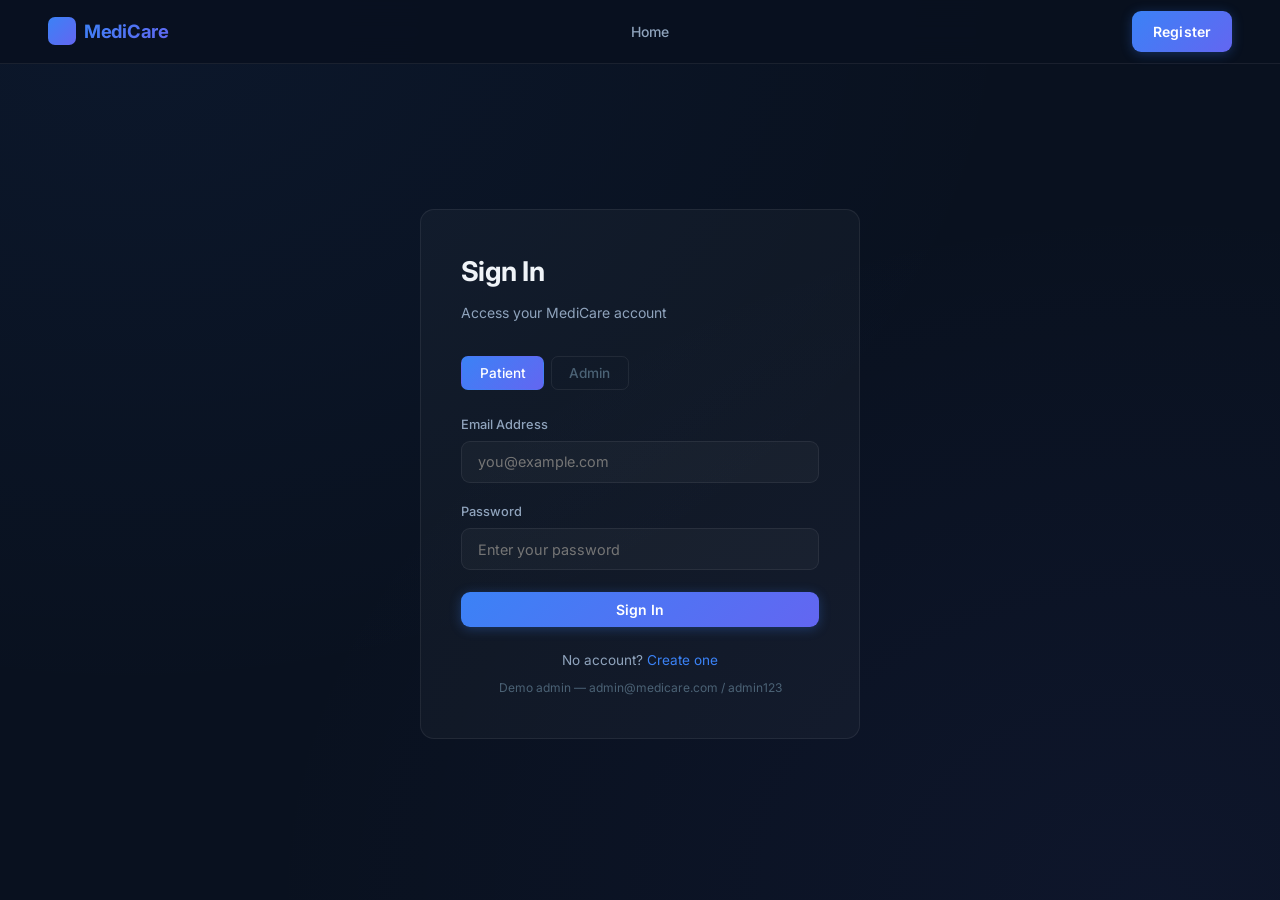
==== frontend/admin.html @ b06a7df7 "feat: complete MediCare system — backend, frontend, AI features, docs - Backend: Entity → Repository" ====
<!DOCTYPE html>
<html lang="en">
<head>
    <meta charset="UTF-8">
    <meta name="viewport" content="width=device-width, initial-scale=1.0">
    <title>Admin Dashboard – MediCare</title>
    <link rel="preconnect" href="https://fonts.googleapis.com">
    <link href="https://fonts.googleapis.com/css2?family=Inter:wght@300;400;500;600;700;800&display=swap" rel="stylesheet">
    <link rel="stylesheet" href="styles.css">
</head>
<body>
<div class="dash-layout">

    <!-- Sidebar -->
    <aside class="sidebar">
        <div class="sidebar-brand">
            <div class="sidebar-brand-mark"></div>
            <span class="sidebar-brand-name">Admin Panel</span>
        </div>
        <nav class="sidebar-nav">
            <span class="sidebar-section-label">Manage</span>
            <button class="sidebar-btn active" id="nav-overview"     onclick="showSection('overview')">Dashboard</button>
            <button class="sidebar-btn"         id="nav-patients"    onclick="showSection('patients')">Patients</button>
            <button class="sidebar-btn"         id="nav-doctors"     onclick="showSection('doctors')">Doctors</button>
            <button class="sidebar-btn"         id="nav-appointments" onclick="showSection('appointments')">Appointments</button>
            <button class="sidebar-btn"         id="nav-queue"       onclick="showSection('queue')">Live Queue</button>
            <span class="sidebar-section-label" style="margin-top:0.5rem">Actions</span>
            <button class="sidebar-btn"         id="nav-addDoctor"   onclick="showSection('addDoctor')">Add Doctor</button>
        </nav>
        <div class="sidebar-footer">
            <div class="sidebar-user" id="adminUser"></div>
            <button class="sidebar-btn" onclick="logout()" style="color:var(--danger)">Sign Out</button>
        </div>
    </aside>

    <!-- Main -->
    <main class="dash-main">

        <!-- OVERVIEW -->
        <div id="section-overview" class="fade-in">
            <div class="dash-header">
                <h1 class="dash-title">Dashboard</h1>
                <p class="dash-subtitle">System-wide analytics and controls</p>
            </div>
            <div class="stats-grid">
                <div class="card stat-card">
                    <div class="stat-card-icon">
                        <svg class="icon" viewBox="0 0 24 24"><path d="M20 21v-2a4 4 0 0 0-4-4H8a4 4 0 0 0-4 4v2"/><circle cx="12" cy="7" r="4"/></svg>
                    </div>
                    <div class="stat-card-val" id="totalPatients">—</div>
                    <div class="stat-card-label">Total Patients</div>
                </div>
                <div class="card stat-card">
                    <div class="stat-card-icon">
                        <svg class="icon" viewBox="0 0 24 24"><path d="M22 12h-4l-3 9L9 3l-3 9H2"/></svg>
                    </div>
                    <div class="stat-card-val" id="totalDoctors">—</div>
                    <div class="stat-card-label">Doctors</div>
                </div>
                <div class="card stat-card">
                    <div class="stat-card-icon">
                        <svg class="icon" viewBox="0 0 24 24"><rect x="3" y="4" width="18" height="18" rx="2"/><line x1="16" y1="2" x2="16" y2="6"/><line x1="8" y1="2" x2="8" y2="6"/><line x1="3" y1="10" x2="21" y2="10"/></svg>
                    </div>
                    <div class="stat-card-val" id="totalAppts">—</div>
                    <div class="stat-card-label">Total Appointments</div>
                </div>
                <div class="card stat-card">
                    <div class="stat-card-icon">
                        <svg class="icon" viewBox="0 0 24 24"><circle cx="12" cy="12" r="10"/><polyline points="12 6 12 12 16 14"/></svg>
                    </div>
                    <div class="stat-card-val" id="todayAppts">—</div>
                    <div class="stat-card-label">Today's Appointments</div>
                </div>
            </div>
            <div style="display:flex;gap:0.75rem;flex-wrap:wrap">
                <button class="btn btn-primary" onclick="showSection('addDoctor')">Add Doctor</button>
                <button class="btn btn-ghost" onclick="showSection('appointments')">View Appointments</button>
                <button class="btn btn-ghost" onclick="showSection('queue')">Live Queue</button>
            </div>
        </div>

        <!-- PATIENTS -->
        <div id="section-patients" style="display:none" class="fade-in">
            <div class="dash-header">
                <h1 class="dash-title">Patients</h1>
                <p class="dash-subtitle">All registered patients</p>
            </div>
            <div class="table-wrap">
                <table>
                    <thead><tr><th>ID</th><th>Name</th><th>Email</th><th>Phone</th><th>Gender</th><th>Registered</th></tr></thead>
                    <tbody id="patientsTable"><tr><td colspan="6" style="text-align:center;padding:2rem;color:var(--text-muted)">Loading...</td></tr></tbody>
                </table>
            </div>
        </div>

        <!-- DOCTORS -->
        <div id="section-doctors" style="display:none" class="fade-in">
            <div class="dash-header">
                <h1 class="dash-title">Doctors</h1>
                <p class="dash-subtitle">All registered medical staff</p>
            </div>
            <div class="table-wrap">
                <table>
                    <thead><tr><th>ID</th><th>Name</th><th>Specialization</th><th>Email</th><th>Experience</th><th>Consult Time</th><th>Action</th></tr></thead>
                    <tbody id="doctorsTable"><tr><td colspan="7" style="text-align:center;padding:2rem;color:var(--text-muted)">Loading...</td></tr></tbody>
                </table>
            </div>
        </div>

        <!-- APPOINTMENTS -->
        <div id="section-appointments" style="display:none" class="fade-in">
            <div class="dash-header">
                <h1 class="dash-title">Appointments</h1>
                <p class="dash-subtitle">All appointments across the system</p>
            </div>
            <div class="table-wrap">
                <table>
                    <thead><tr><th>ID</th><th>Patient</th><th>Doctor</th><th>Date</th><th>Status</th><th>Token</th><th>Update Status</th></tr></thead>
                    <tbody id="allApptsTable"><tr><td colspan="7" style="text-align:center;padding:2rem;color:var(--text-muted)">Loading...</td></tr></tbody>
                </table>
            </div>
        </div>

        <!-- QUEUE -->
        <div id="section-queue" style="display:none" class="fade-in">
            <div class="dash-header">
                <h1 class="dash-title">Live Queue</h1>
                <p class="dash-subtitle">Patients currently waiting</p>
            </div>
            <div class="table-wrap">
                <table>
                    <thead><tr><th>Queue ID</th><th>Token</th><th>Patient</th><th>Doctor</th><th>Position</th><th>Est. Wait</th><th>Status</th></tr></thead>
                    <tbody id="queueTable"><tr><td colspan="7" style="text-align:center;padding:2rem;color:var(--text-muted)">Loading...</td></tr></tbody>
                </table>
            </div>
        </div>

        <!-- ADD DOCTOR -->
        <div id="section-addDoctor" style="display:none" class="fade-in">
            <div class="dash-header">
                <h1 class="dash-title">Add Doctor</h1>
                <p class="dash-subtitle">Register a new doctor in the system</p>
            </div>
            <div class="card" style="padding:2rem;max-width:560px">
                <div id="addDoctorAlert" style="display:none"></div>
                <form onsubmit="addDoctor(event)">
                    <div class="field-row">
                        <div class="field">
                            <label class="field-label">Full Name</label>
                            <input type="text" id="docName" class="field-input" placeholder="Dr. Full Name" required>
                        </div>
                        <div class="field">
                            <label class="field-label">Email</label>
                            <input type="email" id="docEmail" class="field-input" placeholder="doctor@hospital.com" required>
                        </div>
                    </div>
                    <div class="field-row">
                        <div class="field">
                            <label class="field-label">Phone</label>
                            <input type="tel" id="docPhone" class="field-input" placeholder="9876543210">
                        </div>
                        <div class="field">
                            <label class="field-label">Qualification</label>
                            <input type="text" id="docQual" class="field-input" placeholder="MBBS, MD">
                        </div>
                    </div>
                    <div class="field-row">
                        <div class="field">
                            <label class="field-label">Specialization</label>
                            <select id="docSpec" class="field-select" required>
                                <option value="">Select specialization</option>
                            </select>
                        </div>
                        <div class="field">
                            <label class="field-label">Experience (years)</label>
                            <input type="number" id="docExp" class="field-input" placeholder="5" min="0">
                        </div>
                    </div>
                    <div class="field">
                        <label class="field-label">Consultation Duration (minutes)</label>
                        <input type="number" id="docConsult" class="field-input" value="15" min="5">
                    </div>
                    <button type="submit" class="btn btn-primary btn-full" id="addDocBtn">Add Doctor</button>
                </form>
            </div>
        </div>

    </main>
</div>

<script src="app.js"></script>
<script>
const user = Session.getUser();
if (!user || user.role !== 'ADMIN') window.location.href = 'login.html';
document.getElementById('adminUser').textContent = user.name;

function showSection(sec) {
    document.querySelectorAll('[id^="section-"]').forEach(el => el.style.display = 'none');
    document.getElementById('section-' + sec).style.display = 'block';
    document.querySelectorAll('.sidebar-btn').forEach(el => el.classList.remove('active'));
    document.getElementById('nav-' + sec).classList.add('active');
    const actions = {
        overview: loadStats, patients: loadPatients,
        doctors: loadDoctors, appointments: loadAppointments,
        queue: loadQueue, addDoctor: loadSpecsForForm
    };
    if (actions[sec]) actions[sec]();
}

async function loadStats() {
    try {
        const d = await Api.get('/admin/dashboard/stats');
        if (d.success) {
            document.getElementById('totalPatients').textContent = d.data.totalPatients;
            document.getElementById('totalDoctors').textContent  = d.data.totalDoctors;
            document.getElementById('totalAppts').textContent    = d.data.totalAppointments;
            document.getElementById('todayAppts').textContent    = d.data.appointmentsToday;
        }
    } catch {}
}

async function loadPatients() {
    try {
        const d = await Api.get('/patients');
        const rows = (d.data || []).map(p => `
            <tr>
                <td>#${p.patientId}</td>
                <td style="color:var(--text-primary)">${p.name}</td>
                <td>${p.email}</td>
                <td>${p.phone || '—'}</td>
                <td>${p.gender || '—'}</td>
                <td>${formatDate(p.dateOfBirth) || '—'}</td>
            </tr>`).join('');
        document.getElementById('patientsTable').innerHTML = rows ||
            '<tr><td colspan="6" style="text-align:center;color:var(--text-muted)">No patients found</td></tr>';
    } catch {}
}

async function loadDoctors() {
    try {
        const d = await Api.get('/doctors');
        const rows = (d.data || []).map(doc => `
            <tr>
                <td>#${doc.doctorId}</td>
                <td style="color:var(--text-primary)">${doc.name}</td>
                <td><span class="text-accent">${doc.specializationName || '—'}</span></td>
                <td>${doc.email}</td>
                <td>${doc.experienceYears ?? '—'} yrs</td>
                <td>${doc.consultationDuration || 15} min</td>
                <td><button class="btn btn-danger btn-sm" onclick="deleteDoctor(${doc.doctorId})">Remove</button></td>
            </tr>`).join('');
        document.getElementById('doctorsTable').innerHTML = rows ||
            '<tr><td colspan="7" style="text-align:center;color:var(--text-muted)">No doctors found</td></tr>';
    } catch {}
}

async function deleteDoctor(id) {
    if (!confirm('Remove this doctor from the system?')) return;
    showToast('Feature note: DELETE endpoint needs backend wiring', 'info');
}

async function loadAppointments() {
    try {
        const d = await Api.get('/appointments');
        const rows = (d.data || []).map(a => `
            <tr>
                <td>#${a.appointmentId}</td>
                <td style="color:var(--text-primary)">${a.patientName}</td>
                <td>${a.doctorName}</td>
                <td>${formatDate(a.appointmentDate)}</td>
                <td>${statusBadge(a.status)}</td>
                <td><span class="badge badge-token">T-${String(a.tokenNumber || '—').padStart(2,'0')}</span></td>
                <td>
                    <select class="field-select" style="padding:0.3rem 0.5rem;font-size:0.78rem" onchange="updateStatus(${a.appointmentId}, this.value)">
                        <option value="">Change</option>
                        <option value="BOOKED">Booked</option>
                        <option value="COMPLETED">Completed</option>
                        <option value="CANCELLED">Cancelled</option>
                    </select>
                </td>
            </tr>`).join('');
        document.getElementById('allApptsTable').innerHTML = rows ||
            '<tr><td colspan="7" style="text-align:center;color:var(--text-muted)">No appointments</td></tr>';
    } catch {}
}

async function updateStatus(id, status) {
    if (!status) return;
    try {
        await Api.put('/appointments/' + id + '/status', { status });
        showToast('Status updated to ' + status, 'success');
        loadAppointments();
    } catch {}
}

async function loadQueue() {
    try {
        const d = await Api.get('/queue/waiting');
        const rows = (d.data || []).map(q => `
            <tr>
                <td>#${q.queueId}</td>
                <td><span class="badge badge-token">T-${String(q.tokenNumber).padStart(2,'0')}</span></td>
                <td style="color:var(--text-primary)">${q.patientName}</td>
                <td>${q.doctorName}</td>
                <td>${q.queuePosition}</td>
                <td>${q.estimatedWaitMinutes ?? '—'} min</td>
                <td>${statusBadge(q.queueStatus)}</td>
            </tr>`).join('');
        document.getElementById('queueTable').innerHTML = rows ||
            '<tr><td colspan="7" style="text-align:center;color:var(--text-muted)">Queue is empty</td></tr>';
    } catch {}
}

async function loadSpecsForForm() {
    try {
        const specs = await Api.get('/specializations');
        const sel   = document.getElementById('docSpec');
        sel.innerHTML = '<option value="">Select specialization</option>';
        (specs || []).forEach(s => sel.innerHTML += `<option value="${s.specializationId}">${s.name}</option>`);
    } catch {}
}

async function addDoctor(e) {
    e.preventDefault();
    const alertDiv = document.getElementById('addDoctorAlert');
    alertDiv.style.display = 'none';
    setLoading('addDocBtn', true);
    try {
        const data = await Api.post('/doctors', {
            name:                document.getElementById('docName').value,
            email:               document.getElementById('docEmail').value,
            phone:               document.getElementById('docPhone').value,
            qualification:       document.getElementById('docQual').value,
            specializationId:    parseInt(document.getElementById('docSpec').value),
            experienceYears:     parseInt(document.getElementById('docExp').value) || null,
            consultationDuration: parseInt(document.getElementById('docConsult').value) || 15
        });
        if (data.success) {
            alertDiv.className  = 'alert alert-success';
            alertDiv.textContent = 'Doctor added successfully.';
            alertDiv.style.display = 'block';
            showToast('Doctor added', 'success');
            e.target.reset();
        } else {
            alertDiv.className  = 'alert alert-error';
            alertDiv.textContent = data.message;
            alertDiv.style.display = 'block';
        }
    } catch {
        alertDiv.className  = 'alert alert-error';
        alertDiv.textContent = 'Connection error.';
        alertDiv.style.display = 'block';
    }
    setLoading('addDocBtn', false);
}

function logout() { Session.clear(); window.location.href = 'index.html'; }

loadStats();
</script>
</body>
</html>
---- frontend/styles.css ----
/* =====================================================
   MediCare – Clean Elegant Design System
   No emojis. Pure typography and spacing.
   ===================================================== */

:root {
    --bg-primary: #09111f;
    --bg-secondary: #0d1829;
    --bg-card: rgba(255,255,255,0.03);
    --bg-card-hover: rgba(255,255,255,0.06);
    --border: rgba(255,255,255,0.07);
    --border-active: rgba(96,165,250,0.35);
    --accent: #3b82f6;
    --accent-dark: #2563eb;
    --accent-2: #6366f1;
    --gradient: linear-gradient(135deg, #3b82f6 0%, #6366f1 100%);
    --text-primary: #f0f4f8;
    --text-secondary: #8fa3bc;
    --text-muted: #4b6275;
    --success: #10b981;
    --warning: #f59e0b;
    --danger: #ef4444;
    --shadow-sm: 0 2px 8px rgba(0,0,0,0.3);
    --shadow: 0 8px 32px rgba(0,0,0,0.4);
    --shadow-accent: 0 8px 32px rgba(59,130,246,0.18);
    --radius: 14px;
    --radius-sm: 8px;
    --font: 'Inter', -apple-system, BlinkMacSystemFont, sans-serif;
    --transition: 0.2s ease;
}

*, *::before, *::after { box-sizing: border-box; margin: 0; padding: 0; }
html { scroll-behavior: smooth; }

body {
    font-family: var(--font);
    background: var(--bg-primary);
    color: var(--text-primary);
    line-height: 1.65;
    min-height: 100vh;
    -webkit-font-smoothing: antialiased;
    background-image:
        radial-gradient(ellipse at 10% 0%, rgba(59,130,246,0.06) 0%, transparent 55%),
        radial-gradient(ellipse at 90% 100%, rgba(99,102,241,0.06) 0%, transparent 55%);
}

/* ── Scrollbar ── */
::-webkit-scrollbar { width: 6px; }
::-webkit-scrollbar-track { background: var(--bg-primary); }
::-webkit-scrollbar-thumb { background: var(--text-muted); border-radius: 3px; }

/* ── Navbar ── */
.navbar {
    position: fixed; top: 0; left: 0; right: 0;
    display: flex; align-items: center; justify-content: space-between;
    padding: 0 3rem;
    height: 64px;
    background: rgba(9,17,31,0.88);
    backdrop-filter: blur(20px);
    -webkit-backdrop-filter: blur(20px);
    border-bottom: 1px solid var(--border);
    z-index: 1000;
}
.nav-brand { display: flex; align-items: center; gap: 0.5rem; }
.nav-brand-mark {
    width: 28px; height: 28px;
    background: var(--gradient);
    border-radius: 7px;
}
.nav-title {
    font-size: 1.15rem; font-weight: 700; letter-spacing: -0.3px;
    background: var(--gradient);
    -webkit-background-clip: text; -webkit-text-fill-color: transparent;
}
.nav-links { display: flex; gap: 0.25rem; list-style: none; }
.nav-link {
    color: var(--text-secondary); text-decoration: none;
    font-size: 0.875rem; font-weight: 500;
    padding: 0.4rem 0.85rem; border-radius: 7px;
    transition: var(--transition);
}
.nav-link:hover { color: var(--text-primary); background: rgba(255,255,255,0.04); }
.nav-link.active { color: var(--text-primary); }
.nav-actions { display: flex; gap: 0.6rem; align-items: center; }

/* ── Buttons ── */
.btn {
    display: inline-flex; align-items: center; justify-content: center; gap: 0.4rem;
    padding: 0.55rem 1.3rem;
    border-radius: 9px;
    font-size: 0.875rem; font-weight: 600;
    cursor: pointer; transition: var(--transition);
    border: none; text-decoration: none; font-family: var(--font);
    letter-spacing: 0.01em;
}
.btn-primary {
    background: var(--gradient); color: #fff;
    box-shadow: 0 2px 12px rgba(59,130,246,0.3);
}
.btn-primary:hover:not(:disabled) {
    transform: translateY(-1px);
    box-shadow: 0 6px 20px rgba(59,130,246,0.45);
}
.btn-outline {
    background: transparent; color: var(--text-primary);
    border: 1px solid var(--border-active);
}
.btn-outline:hover { background: rgba(59,130,246,0.07); }
.btn-ghost {
    background: rgba(255,255,255,0.04); color: var(--text-secondary);
    border: 1px solid var(--border);
}
.btn-ghost:hover { color: var(--text-primary); background: rgba(255,255,255,0.07); }
.btn-danger { background: var(--danger); color: #fff; }
.btn-danger:hover:not(:disabled) { background: #dc2626; }
.btn-success { background: var(--success); color: #fff; }
.btn-lg { padding: 0.8rem 2rem; font-size: 0.95rem; border-radius: 11px; }
.btn-sm { padding: 0.35rem 0.85rem; font-size: 0.8rem; border-radius: 7px; }
.btn:disabled { opacity: 0.45; cursor: not-allowed; transform: none !important; }
.btn-full { width: 100%; margin-top: 0.25rem; }

/* ── Card / Glass ── */
.card {
    background: var(--bg-card);
    border: 1px solid var(--border);
    border-radius: var(--radius);
    transition: border-color var(--transition);
}
.card:hover { border-color: rgba(255,255,255,0.1); }
.card-elevated { box-shadow: var(--shadow); }

/* ── Typography helpers ── */
.gradient-text {
    background: var(--gradient);
    -webkit-background-clip: text; -webkit-text-fill-color: transparent;
}
.text-muted { color: var(--text-muted); }
.text-secondary { color: var(--text-secondary); }
.text-accent { color: var(--accent); }
.label {
    display: block;
    font-size: 0.72rem; font-weight: 600; letter-spacing: 0.09em;
    text-transform: uppercase; color: var(--accent); margin-bottom: 0.35rem;
}

/* ── Hero ── */
.hero {
    min-height: 100vh;
    display: grid;
    grid-template-columns: 1fr 1fr;
    align-items: center;
    gap: 5rem;
    padding: 10rem 3rem 5rem;
    max-width: 1200px; margin: 0 auto;
}
.hero-eyebrow {
    display: inline-block;
    padding: 0.35rem 0.9rem;
    border-radius: 50px;
    background: rgba(59,130,246,0.1);
    border: 1px solid rgba(59,130,246,0.25);
    color: #93c5fd;
    font-size: 0.8rem; font-weight: 600;
    letter-spacing: 0.04em;
    margin-bottom: 1.4rem;
}
.hero-title {
    font-size: clamp(2.6rem, 4.5vw, 3.8rem);
    font-weight: 800; line-height: 1.08;
    letter-spacing: -0.03em; margin-bottom: 1.2rem;
}
.hero-desc {
    color: var(--text-secondary);
    font-size: 1.05rem; max-width: 480px; margin-bottom: 2.2rem;
}
.hero-cta { display: flex; gap: 0.85rem; flex-wrap: wrap; margin-bottom: 3.5rem; }
.hero-stats { display: flex; gap: 2.5rem; }
.stat-num {
    display: block;
    font-size: 1.7rem; font-weight: 800; letter-spacing: -0.04em;
    background: var(--gradient);
    -webkit-background-clip: text; -webkit-text-fill-color: transparent;
}
.stat-lbl {
    font-size: 0.75rem; color: var(--text-muted);
    text-transform: uppercase; letter-spacing: 0.06em;
}

/* ── Hero visual panel ── */
.hero-panel { display: flex; flex-direction: column; gap: 1rem; }
.panel-card { padding: 1.4rem; }
.panel-title {
    font-size: 0.75rem; font-weight: 600;
    text-transform: uppercase; letter-spacing: 0.08em;
    color: var(--text-muted); margin-bottom: 1rem;
    display: flex; align-items: center; gap: 0.5rem;
}
.live-dot {
    width: 7px; height: 7px; border-radius: 50%;
    background: var(--success); box-shadow: 0 0 6px var(--success);
    animation: blink 1.8s ease-in-out infinite;
}
@keyframes blink { 0%,100%{opacity:1}50%{opacity:0.3} }

.queue-row {
    display: flex; align-items: center; gap: 0.75rem;
    padding: 0.5rem 0;
    border-bottom: 1px solid var(--border);
    font-size: 0.85rem;
}
.queue-row:last-child { border-bottom: none; }
.token-chip {
    background: var(--gradient); color: #fff;
    padding: 0.2rem 0.55rem; border-radius: 5px;
    font-size: 0.72rem; font-weight: 700; white-space: nowrap;
}
.queue-name { flex: 1; color: var(--text-secondary); }
.queue-wait { color: var(--accent); font-size: 0.78rem; font-weight: 600; }

.ai-panel { padding: 1.2rem 1.4rem; }
.ai-tag {
    display: inline-block;
    padding: 0.2rem 0.6rem;
    background: rgba(99,102,241,0.15);
    border: 1px solid rgba(99,102,241,0.3);
    color: #a5b4fc; border-radius: 5px;
    font-size: 0.72rem; font-weight: 600;
    letter-spacing: 0.05em; text-transform: uppercase;
    margin-bottom: 0.6rem;
}
.ai-rec { font-size: 0.92rem; margin-bottom: 0.25rem; }
.ai-sub { font-size: 0.78rem; color: var(--text-muted); }

/* ── Section ── */
.section { padding: 6rem 3rem; max-width: 1200px; margin: 0 auto; }
.section-header { margin-bottom: 3rem; }
.section-title { font-size: 2rem; font-weight: 700; letter-spacing: -0.02em; margin-bottom: 0.6rem; }
.section-desc { color: var(--text-secondary); font-size: 0.95rem; }

/* ── Features grid ── */
.features-grid { display: grid; grid-template-columns: repeat(auto-fit, minmax(280px, 1fr)); gap: 1.25rem; }
.feature-card { padding: 1.75rem; }
.feature-icon-wrap {
    width: 40px; height: 40px; border-radius: 10px;
    background: rgba(59,130,246,0.1);
    border: 1px solid rgba(59,130,246,0.2);
    display: flex; align-items: center; justify-content: center;
    margin-bottom: 1.1rem;
}
.feature-icon-line {
    width: 18px; height: 2px;
    background: var(--gradient); border-radius: 2px;
}
.feature-title { font-size: 1rem; font-weight: 600; margin-bottom: 0.5rem; }
.feature-desc { color: var(--text-secondary); font-size: 0.875rem; line-height: 1.6; }

/* ── AI Section ── */
.ai-section {
    background: var(--bg-secondary);
    border-top: 1px solid var(--border);
    border-bottom: 1px solid var(--border);
    padding: 6rem 3rem;
}
.ai-inner { max-width: 860px; margin: 0 auto; }
.ai-points { display: flex; flex-direction: column; gap: 2rem; margin-bottom: 2.5rem; }
.ai-point { display: grid; grid-template-columns: 48px 1fr; gap: 1.2rem; align-items: start; }
.ai-num {
    font-size: 1.5rem; font-weight: 800; letter-spacing: -0.04em;
    background: var(--gradient); -webkit-background-clip: text; -webkit-text-fill-color: transparent;
    padding-top: 2px;
}
.ai-point-title { font-size: 1rem; font-weight: 600; margin-bottom: 0.35rem; }
.ai-point-desc { color: var(--text-secondary); font-size: 0.875rem; }

.symptom-bar { display: flex; gap: 0.75rem; flex-wrap: wrap; margin-top: 1.5rem; }
.symptom-input {
    flex: 1; min-width: 240px;
    padding: 0.7rem 1rem;
    border-radius: 9px;
    border: 1px solid var(--border);
    background: rgba(255,255,255,0.03);
    color: var(--text-primary); font-family: var(--font); font-size: 0.875rem;
    transition: border-color var(--transition);
}
.symptom-input:focus { outline: none; border-color: var(--accent); }
.rec-result {
    margin-top: 1rem; padding: 1rem 1.25rem;
    background: rgba(99,102,241,0.08);
    border: 1px solid rgba(99,102,241,0.25);
    border-radius: 9px; font-size: 0.875rem;
}

/* ── Page layout (forms) ── */
.page-wrap {
    min-height: 100vh;
    display: flex; align-items: center; justify-content: center;
    padding: 6rem 1.5rem 3rem;
}
.form-box { width: 100%; max-width: 440px; padding: 2.5rem; }
.form-box-wide { max-width: 640px; }
.form-heading { font-size: 1.7rem; font-weight: 700; letter-spacing: -0.02em; margin-bottom: 0.35rem; }
.form-subheading { color: var(--text-secondary); font-size: 0.875rem; margin-bottom: 2rem; }

/* ── Form elements ── */
.field { margin-bottom: 1.15rem; }
.field-label {
    display: block; color: var(--text-secondary);
    font-size: 0.8rem; font-weight: 500; margin-bottom: 0.4rem;
}
.field-input, .field-select, .field-textarea {
    width: 100%;
    padding: 0.7rem 1rem;
    border-radius: 9px; border: 1px solid var(--border);
    background: rgba(255,255,255,0.03);
    color: var(--text-primary); font-family: var(--font); font-size: 0.9rem;
    transition: border-color var(--transition), box-shadow var(--transition);
}
.field-input:focus, .field-select:focus, .field-textarea:focus {
    outline: none; border-color: var(--accent);
    box-shadow: 0 0 0 3px rgba(59,130,246,0.12);
}
.field-select option { background: #1a2640; color: var(--text-primary); }
.field-textarea { min-height: 90px; resize: vertical; }
.field-row { display: grid; grid-template-columns: 1fr 1fr; gap: 1rem; }

/* ── Alerts ── */
.alert {
    padding: 0.75rem 1rem;
    border-radius: 8px; font-size: 0.85rem;
    margin-bottom: 1rem; line-height: 1.5;
}
.alert-error { background: rgba(239,68,68,0.08); border: 1px solid rgba(239,68,68,0.25); color: #fca5a5; }
.alert-success { background: rgba(16,185,129,0.08); border: 1px solid rgba(16,185,129,0.25); color: #6ee7b7; }
.alert-info { background: rgba(59,130,246,0.08); border: 1px solid rgba(59,130,246,0.25); color: #93c5fd; }

/* ── Tabs ── */
.tabs { display: flex; gap: 0.4rem; margin-bottom: 1.5rem; }
.tab {
    padding: 0.5rem 1.1rem; border-radius: 7px;
    font-size: 0.85rem; font-weight: 500; cursor: pointer;
    color: var(--text-muted);
    background: none; border: 1px solid var(--border);
    font-family: var(--font); transition: var(--transition);
}
.tab.active { background: var(--gradient); color: #fff; border-color: transparent; }
.tab:hover:not(.active) { color: var(--text-primary); border-color: rgba(255,255,255,0.12); }

/* ── Form footer ── */
.form-footer { text-align: center; color: var(--text-secondary); font-size: 0.85rem; margin-top: 1.4rem; }
.form-link { color: var(--accent); text-decoration: none; }
.form-link:hover { text-decoration: underline; }

/* ── Dashboard layout ── */
.dash-layout { display: flex; min-height: 100vh; }

.sidebar {
    width: 240px; flex-shrink: 0;
    background: var(--bg-secondary);
    border-right: 1px solid var(--border);
    padding: 0;
    position: fixed; top: 0; left: 0; bottom: 0;
    display: flex; flex-direction: column;
    z-index: 100;
}
.sidebar-brand {
    display: flex; align-items: center; gap: 0.6rem;
    padding: 1.4rem 1.4rem 1.2rem;
    border-bottom: 1px solid var(--border);
}
.sidebar-brand-mark {
    width: 26px; height: 26px;
    background: var(--gradient); border-radius: 7px; flex-shrink: 0;
}
.sidebar-brand-name {
    font-size: 1.05rem; font-weight: 700;
    background: var(--gradient); -webkit-background-clip: text; -webkit-text-fill-color: transparent;
}
.sidebar-section-label {
    padding: 1rem 1.4rem 0.35rem;
    font-size: 0.68rem; font-weight: 600;
    text-transform: uppercase; letter-spacing: 0.1em;
    color: var(--text-muted);
}
.sidebar-nav { flex: 1; padding: 0.5rem 0.75rem; overflow-y: auto; }
.sidebar-btn {
    display: flex; align-items: center; gap: 0.7rem;
    width: 100%; padding: 0.65rem 0.85rem;
    border-radius: 8px; border: none;
    background: none; color: var(--text-secondary);
    font-size: 0.875rem; font-weight: 500;
    font-family: var(--font); cursor: pointer;
    text-align: left; transition: var(--transition);
    margin-bottom: 1px;
}
.sidebar-btn:hover { background: rgba(255,255,255,0.04); color: var(--text-primary); }
.sidebar-btn.active {
    background: rgba(59,130,246,0.12);
    color: var(--text-primary);
    border-left: 2px solid var(--accent);
    padding-left: calc(0.85rem - 2px);
}
.sidebar-btn-icon {
    width: 16px; text-align: center;
    font-size: 0; /* hidden for text-based icons */
    flex-shrink: 0;
}
/* SVG icon replacement */
.icon {
    width: 15px; height: 15px;
    stroke: currentColor; fill: none;
    stroke-width: 1.8; stroke-linecap: round; stroke-linejoin: round;
    flex-shrink: 0;
}
.sidebar-footer {
    padding: 1rem 0.75rem;
    border-top: 1px solid var(--border);
}
.sidebar-user {
    padding: 0.5rem 0.85rem;
    font-size: 0.8rem; color: var(--text-muted);
    margin-bottom: 0.25rem;
}

.dash-main { margin-left: 240px; flex: 1; padding: 2.5rem; min-height: 100vh; }
.dash-header { margin-bottom: 2rem; }
.dash-title { font-size: 1.55rem; font-weight: 700; letter-spacing: -0.02em; margin-bottom: 0.2rem; }
.dash-subtitle { color: var(--text-secondary); font-size: 0.875rem; }

/* ── Stats grid ── */
.stats-grid { display: grid; grid-template-columns: repeat(auto-fit, minmax(180px, 1fr)); gap: 1rem; margin-bottom: 2rem; }
.stat-card { padding: 1.5rem; }
.stat-card-val {
    font-size: 2rem; font-weight: 800; letter-spacing: -0.04em;
    background: var(--gradient); -webkit-background-clip: text; -webkit-text-fill-color: transparent;
    margin: 0.5rem 0 0.25rem;
}
.stat-card-label { font-size: 0.8rem; color: var(--text-muted); text-transform: uppercase; letter-spacing: 0.05em; }
.stat-card-icon {
    width: 32px; height: 32px; border-radius: 8px;
    background: rgba(59,130,246,0.1);
    border: 1px solid rgba(59,130,246,0.15);
    display: flex; align-items: center; justify-content: center;
}

/* ── Tables ── */
.table-wrap { overflow-x: auto; border-radius: var(--radius); border: 1px solid var(--border); }
table { width: 100%; border-collapse: collapse; }
thead th {
    padding: 0.8rem 1.1rem; text-align: left;
    font-size: 0.72rem; font-weight: 600;
    text-transform: uppercase; letter-spacing: 0.07em;
    color: var(--text-muted);
    border-bottom: 1px solid var(--border);
    background: rgba(255,255,255,0.015);
    white-space: nowrap;
}
tbody td {
    padding: 0.9rem 1.1rem; color: var(--text-secondary);
    font-size: 0.875rem;
    border-bottom: 1px solid rgba(255,255,255,0.03);
}
tbody tr:last-child td { border-bottom: none; }
tbody tr:hover td { background: rgba(255,255,255,0.015); }

/* ── Badges ── */
.badge {
    display: inline-flex; align-items: center;
    padding: 0.22rem 0.65rem;
    border-radius: 50px; font-size: 0.7rem; font-weight: 600;
    letter-spacing: 0.04em; text-transform: uppercase; white-space: nowrap;
}
.badge-booked   { background: rgba(59,130,246,0.12); color: #93c5fd; }
.badge-waiting  { background: rgba(245,158,11,0.12); color: #fcd34d; }
.badge-completed{ background: rgba(16,185,129,0.12); color: #6ee7b7; }
.badge-cancelled{ background: rgba(239,68,68,0.12);  color: #fca5a5; }
.badge-token    { background: rgba(59,130,246,0.15); color: #bfdbfe; }

/* ── Token card ── */
.token-card { padding: 2.5rem; text-align: center; }
.token-number {
    font-size: 4.5rem; font-weight: 900; letter-spacing: -0.04em;
    background: var(--gradient); -webkit-background-clip: text; -webkit-text-fill-color: transparent;
    line-height: 1;
}
.token-lbl { color: var(--text-muted); font-size: 0.8rem; letter-spacing: 0.06em; text-transform: uppercase; margin: 0.5rem 0 1.5rem; }
.token-meta { display: flex; justify-content: center; gap: 3rem; }
.token-meta-val { font-size: 1.5rem; font-weight: 700; }
.token-meta-key { color: var(--text-muted); font-size: 0.72rem; text-transform: uppercase; letter-spacing: 0.05em; }

/* ── Divider ── */
.divider { height: 1px; background: var(--border); margin: 1.5rem 0; }

/* ── Spinner ── */
.spinner {
    display: inline-block; width: 18px; height: 18px;
    border: 2px solid rgba(255,255,255,0.15);
    border-top-color: #fff; border-radius: 50%;
    animation: spin 0.65s linear infinite;
}
@keyframes spin { to { transform: rotate(360deg); } }

/* ── Doctors grid ── */
.doctors-grid { display: grid; grid-template-columns: repeat(auto-fill, minmax(260px, 1fr)); gap: 1.25rem; }
.doctor-card { padding: 1.5rem; }
.doctor-avatar {
    width: 48px; height: 48px; border-radius: 50%;
    background: linear-gradient(135deg, #3b82f6, #6366f1);
    display: flex; align-items: center; justify-content: center;
    margin-bottom: 0.85rem;
}
.doctor-initials { font-size: 1rem; font-weight: 700; color: #fff; }
.doctor-name { font-size: 0.975rem; font-weight: 600; margin-bottom: 0.2rem; }
.doctor-spec { color: var(--accent); font-size: 0.8rem; font-weight: 500; margin-bottom: 0.75rem; }
.doctor-meta { color: var(--text-muted); font-size: 0.78rem; margin-bottom: 0.25rem; }

/* ── Footer ── */
.footer {
    text-align: center; padding: 3rem;
    background: var(--bg-secondary);
    border-top: 1px solid var(--border);
    color: var(--text-muted); font-size: 0.8rem; line-height: 2.2;
}
.footer-brand {
    font-size: 1.1rem; font-weight: 700; letter-spacing: -0.02em;
    background: var(--gradient); -webkit-background-clip: text; -webkit-text-fill-color: transparent;
    margin-bottom: 0.25rem;
}

/* ── Animations ── */
.fade-in { animation: fadeIn 0.4s ease; }
@keyframes fadeIn { from { opacity:0; transform:translateY(12px); } to { opacity:1; transform:translateY(0); } }

/* ── Responsive ── */
@media (max-width: 900px) {
    .hero { grid-template-columns: 1fr; padding: 7rem 1.5rem 3rem; }
    .hero-panel { display: none; }
    .navbar { padding: 0 1.25rem; }
    .nav-links { display: none; }
    .dash-main { margin-left: 0; padding: 1.5rem; padding-top: 5rem; }
    .sidebar { transform: translateX(-100%); }
    .field-row { grid-template-columns: 1fr; }
}
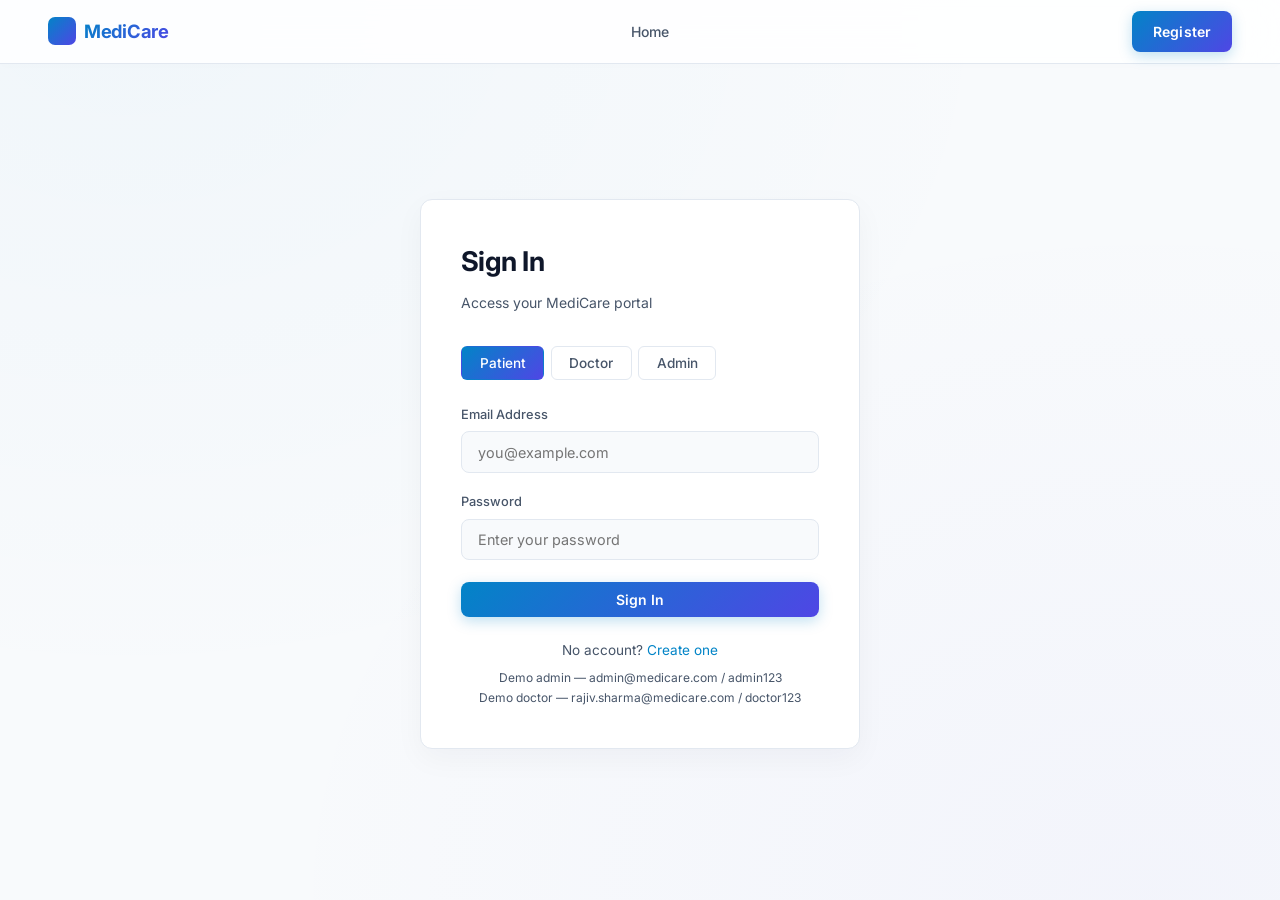
==== commit a5403f91: "Update frontend and backend code for medical appointment system" ====
--- a/frontend/admin.html
+++ b/frontend/admin.html
@@ -28,7 +28,7 @@
             <button class="sidebar-btn"         id="nav-addDoctor"   onclick="showSection('addDoctor')">Add Doctor</button>
         </nav>
         <div class="sidebar-footer">
-            <div class="sidebar-user" id="adminUser"></div>
+            <div class="sidebar-user" id="adminUser">Loading...</div>
             <button class="sidebar-btn" onclick="logout()" style="color:var(--danger)">Sign Out</button>
         </div>
     </aside>
@@ -74,8 +74,8 @@
             </div>
             <div style="display:flex;gap:0.75rem;flex-wrap:wrap">
                 <button class="btn btn-primary" onclick="showSection('addDoctor')">Add Doctor</button>
-                <button class="btn btn-ghost" onclick="showSection('appointments')">View Appointments</button>
-                <button class="btn btn-ghost" onclick="showSection('queue')">Live Queue</button>
+                <button class="btn btn-outline" onclick="showSection('appointments')">View Appointments</button>
+                <button class="btn btn-outline" onclick="showSection('queue')">Live Queue</button>
             </div>
         </div>
 
@@ -87,8 +87,8 @@
             </div>
             <div class="table-wrap">
                 <table>
-                    <thead><tr><th>ID</th><th>Name</th><th>Email</th><th>Phone</th><th>Gender</th><th>Registered</th></tr></thead>
-                    <tbody id="patientsTable"><tr><td colspan="6" style="text-align:center;padding:2rem;color:var(--text-muted)">Loading...</td></tr></tbody>
+                    <thead><tr><th>ID</th><th>Name</th><th>Email</th><th>Phone</th><th>Gender</th><th>Date of Birth</th></tr></thead>
+                    <tbody id="patientsTable"><tr><td colspan="6" style="text-align:center;padding:2rem;color:var(--text-secondary)">Loading...</td></tr></tbody>
                 </table>
             </div>
         </div>
@@ -102,7 +102,7 @@
             <div class="table-wrap">
                 <table>
                     <thead><tr><th>ID</th><th>Name</th><th>Specialization</th><th>Email</th><th>Experience</th><th>Consult Time</th><th>Action</th></tr></thead>
-                    <tbody id="doctorsTable"><tr><td colspan="7" style="text-align:center;padding:2rem;color:var(--text-muted)">Loading...</td></tr></tbody>
+                    <tbody id="doctorsTable"><tr><td colspan="7" style="text-align:center;padding:2rem;color:var(--text-secondary)">Loading...</td></tr></tbody>
                 </table>
             </div>
         </div>
@@ -115,8 +115,8 @@
             </div>
             <div class="table-wrap">
                 <table>
-                    <thead><tr><th>ID</th><th>Patient</th><th>Doctor</th><th>Date</th><th>Status</th><th>Token</th><th>Update Status</th></tr></thead>
-                    <tbody id="allApptsTable"><tr><td colspan="7" style="text-align:center;padding:2rem;color:var(--text-muted)">Loading...</td></tr></tbody>
+                    <thead><tr><th>ID</th><th>Patient</th><th>Doctor</th><th>Date & Time</th><th>Status</th><th>Triage Flag</th><th>Token</th><th>Update Status</th></tr></thead>
+                    <tbody id="allApptsTable"><tr><td colspan="8" style="text-align:center;padding:2rem;color:var(--text-secondary)">Loading...</td></tr></tbody>
                 </table>
             </div>
         </div>
@@ -130,7 +130,7 @@
             <div class="table-wrap">
                 <table>
                     <thead><tr><th>Queue ID</th><th>Token</th><th>Patient</th><th>Doctor</th><th>Position</th><th>Est. Wait</th><th>Status</th></tr></thead>
-                    <tbody id="queueTable"><tr><td colspan="7" style="text-align:center;padding:2rem;color:var(--text-muted)">Loading...</td></tr></tbody>
+                    <tbody id="queueTable"><tr><td colspan="7" style="text-align:center;padding:2rem;color:var(--text-secondary)">Loading...</td></tr></tbody>
                 </table>
             </div>
         </div>
@@ -225,14 +225,14 @@
         const rows = (d.data || []).map(p => `
             <tr>
                 <td>#${p.patientId}</td>
-                <td style="color:var(--text-primary)">${p.name}</td>
+                <td style="color:var(--text-primary);font-weight:600">${p.name}</td>
                 <td>${p.email}</td>
                 <td>${p.phone || '—'}</td>
                 <td>${p.gender || '—'}</td>
                 <td>${formatDate(p.dateOfBirth) || '—'}</td>
             </tr>`).join('');
         document.getElementById('patientsTable').innerHTML = rows ||
-            '<tr><td colspan="6" style="text-align:center;color:var(--text-muted)">No patients found</td></tr>';
+            '<tr><td colspan="6" style="text-align:center;color:var(--text-secondary)">No patients found</td></tr>';
     } catch {}
 }
 
@@ -242,7 +242,7 @@
         const rows = (d.data || []).map(doc => `
             <tr>
                 <td>#${doc.doctorId}</td>
-                <td style="color:var(--text-primary)">${doc.name}</td>
+                <td style="color:var(--text-primary);font-weight:600">${doc.name}</td>
                 <td><span class="text-accent">${doc.specializationName || '—'}</span></td>
                 <td>${doc.email}</td>
                 <td>${doc.experienceYears ?? '—'} yrs</td>
@@ -250,25 +250,41 @@
                 <td><button class="btn btn-danger btn-sm" onclick="deleteDoctor(${doc.doctorId})">Remove</button></td>
             </tr>`).join('');
         document.getElementById('doctorsTable').innerHTML = rows ||
-            '<tr><td colspan="7" style="text-align:center;color:var(--text-muted)">No doctors found</td></tr>';
+            '<tr><td colspan="7" style="text-align:center;color:var(--text-secondary)">No doctors found</td></tr>';
     } catch {}
 }
 
 async function deleteDoctor(id) {
     if (!confirm('Remove this doctor from the system?')) return;
-    showToast('Feature note: DELETE endpoint needs backend wiring', 'info');
+    try {
+        await fetch(`${API_BASE}/doctors/${id}`, { method: 'DELETE' });
+        showToast('Doctor deleted successfully', 'success');
+        loadDoctors();
+    } catch {
+        showToast('Error deleting doctor', 'error');
+    }
 }
 
 async function loadAppointments() {
     try {
         const d = await Api.get('/appointments');
-        const rows = (d.data || []).map(a => `
+        const rows = (d.data || []).map(a => {
+            const isHighPriority = a.triagePriority === 'High';
+            const triageBadge = isHighPriority 
+                ? '<span class="badge badge-priority-high">⚠️ HIGH PRIORITY</span>'
+                : `<span class="badge badge-priority-low">${a.triagePriority || 'Low'}</span>`;
+                
+            return `
             <tr>
                 <td>#${a.appointmentId}</td>
-                <td style="color:var(--text-primary)">${a.patientName}</td>
+                <td style="color:var(--text-primary);font-weight:600">${a.patientName}</td>
                 <td>${a.doctorName}</td>
-                <td>${formatDate(a.appointmentDate)}</td>
+                <td>
+                    <div>${formatDate(a.appointmentDate)}</div>
+                    <div style="font-size:0.75rem;color:var(--text-secondary)">${a.appointmentTime || 'Standard walk-in'}</div>
+                </td>
                 <td>${statusBadge(a.status)}</td>
+                <td>${triageBadge}</td>
                 <td><span class="badge badge-token">T-${String(a.tokenNumber || '—').padStart(2,'0')}</span></td>
                 <td>
                     <select class="field-select" style="padding:0.3rem 0.5rem;font-size:0.78rem" onchange="updateStatus(${a.appointmentId}, this.value)">
@@ -278,9 +294,10 @@
                         <option value="CANCELLED">Cancelled</option>
                     </select>
                 </td>
-            </tr>`).join('');
+            </tr>`;
+        }).join('');
         document.getElementById('allApptsTable').innerHTML = rows ||
-            '<tr><td colspan="7" style="text-align:center;color:var(--text-muted)">No appointments</td></tr>';
+            '<tr><td colspan="8" style="text-align:center;color:var(--text-secondary)">No appointments</td></tr>';
     } catch {}
 }
 
@@ -300,14 +317,14 @@
             <tr>
                 <td>#${q.queueId}</td>
                 <td><span class="badge badge-token">T-${String(q.tokenNumber).padStart(2,'0')}</span></td>
-                <td style="color:var(--text-primary)">${q.patientName}</td>
+                <td style="color:var(--text-primary);font-weight:600">${q.patientName}</td>
                 <td>${q.doctorName}</td>
-                <td>${q.queuePosition}</td>
+                <td>#${q.queuePosition}</td>
                 <td>${q.estimatedWaitMinutes ?? '—'} min</td>
                 <td>${statusBadge(q.queueStatus)}</td>
             </tr>`).join('');
         document.getElementById('queueTable').innerHTML = rows ||
-            '<tr><td colspan="7" style="text-align:center;color:var(--text-muted)">Queue is empty</td></tr>';
+            '<tr><td colspan="7" style="text-align:center;color:var(--text-secondary)">Queue is empty</td></tr>';
     } catch {}
 }
 
--- a/frontend/styles.css
+++ b/frontend/styles.css
@@ -1,32 +1,32 @@
 /* =====================================================
-   MediCare – Clean Elegant Design System
-   No emojis. Pure typography and spacing.
+   MediCare – Clean Premium Light Theme Design System
+   No emojis. Pure typography, spacing and harmony.
    ===================================================== */
 
 :root {
-    --bg-primary: #09111f;
-    --bg-secondary: #0d1829;
-    --bg-card: rgba(255,255,255,0.03);
-    --bg-card-hover: rgba(255,255,255,0.06);
-    --border: rgba(255,255,255,0.07);
-    --border-active: rgba(96,165,250,0.35);
-    --accent: #3b82f6;
-    --accent-dark: #2563eb;
-    --accent-2: #6366f1;
-    --gradient: linear-gradient(135deg, #3b82f6 0%, #6366f1 100%);
-    --text-primary: #f0f4f8;
-    --text-secondary: #8fa3bc;
-    --text-muted: #4b6275;
+    --bg-primary: #f8fafc;
+    --bg-secondary: #ffffff;
+    --bg-card: #ffffff;
+    --bg-card-hover: #f1f5f9;
+    --border: #e2e8f0;
+    --border-active: #0ea5e9;
+    --accent: #0284c7;
+    --accent-dark: #0369a1;
+    --accent-2: #4f46e5;
+    --gradient: linear-gradient(135deg, #0284c7 0%, #4f46e5 100%);
+    --text-primary: #0f172a;
+    --text-secondary: #475569;
+    --text-muted: #94a3b8;
     --success: #10b981;
     --warning: #f59e0b;
     --danger: #ef4444;
-    --shadow-sm: 0 2px 8px rgba(0,0,0,0.3);
-    --shadow: 0 8px 32px rgba(0,0,0,0.4);
-    --shadow-accent: 0 8px 32px rgba(59,130,246,0.18);
-    --radius: 14px;
-    --radius-sm: 8px;
+    --shadow-sm: 0 1px 3px rgba(0,0,0,0.05);
+    --shadow: 0 10px 30px rgba(15,23,42,0.04);
+    --shadow-accent: 0 10px 30px rgba(2,132,199,0.08);
+    --radius: 12px;
+    --radius-sm: 6px;
     --font: 'Inter', -apple-system, BlinkMacSystemFont, sans-serif;
-    --transition: 0.2s ease;
+    --transition: 0.2s cubic-bezier(0.4, 0, 0.2, 1);
 }
 
 *, *::before, *::after { box-sizing: border-box; margin: 0; padding: 0; }
@@ -40,8 +40,8 @@
     min-height: 100vh;
     -webkit-font-smoothing: antialiased;
     background-image:
-        radial-gradient(ellipse at 10% 0%, rgba(59,130,246,0.06) 0%, transparent 55%),
-        radial-gradient(ellipse at 90% 100%, rgba(99,102,241,0.06) 0%, transparent 55%);
+        radial-gradient(ellipse at 10% 0%, rgba(2,132,199,0.03) 0%, transparent 55%),
+        radial-gradient(ellipse at 90% 100%, rgba(79,70,229,0.03) 0%, transparent 55%);
 }
 
 /* ── Scrollbar ── */
@@ -49,17 +49,18 @@
 ::-webkit-scrollbar-track { background: var(--bg-primary); }
 ::-webkit-scrollbar-thumb { background: var(--text-muted); border-radius: 3px; }
 
-/* ── Navbar ── */
+/* ── Navigation ── */
 .navbar {
     position: fixed; top: 0; left: 0; right: 0;
     display: flex; align-items: center; justify-content: space-between;
     padding: 0 3rem;
     height: 64px;
-    background: rgba(9,17,31,0.88);
+    background: rgba(255, 255, 255, 0.85);
     backdrop-filter: blur(20px);
     -webkit-backdrop-filter: blur(20px);
     border-bottom: 1px solid var(--border);
     z-index: 1000;
+    box-shadow: 0 2px 10px rgba(0, 0, 0, 0.01);
 }
 .nav-brand { display: flex; align-items: center; gap: 0.5rem; }
 .nav-brand-mark {
@@ -79,15 +80,15 @@
     padding: 0.4rem 0.85rem; border-radius: 7px;
     transition: var(--transition);
 }
-.nav-link:hover { color: var(--text-primary); background: rgba(255,255,255,0.04); }
-.nav-link.active { color: var(--text-primary); }
+.nav-link:hover { color: var(--text-primary); background: rgba(0,0,0,0.03); }
+.nav-link.active { color: var(--text-primary); font-weight: 600; }
 .nav-actions { display: flex; gap: 0.6rem; align-items: center; }
 
 /* ── Buttons ── */
 .btn {
     display: inline-flex; align-items: center; justify-content: center; gap: 0.4rem;
     padding: 0.55rem 1.3rem;
-    border-radius: 9px;
+    border-radius: 8px;
     font-size: 0.875rem; font-weight: 600;
     cursor: pointer; transition: var(--transition);
     border: none; text-decoration: none; font-family: var(--font);
@@ -95,38 +96,39 @@
 }
 .btn-primary {
     background: var(--gradient); color: #fff;
-    box-shadow: 0 2px 12px rgba(59,130,246,0.3);
+    box-shadow: 0 4px 14px rgba(2,132,199,0.25);
 }
 .btn-primary:hover:not(:disabled) {
     transform: translateY(-1px);
-    box-shadow: 0 6px 20px rgba(59,130,246,0.45);
+    box-shadow: 0 6px 20px rgba(2,132,199,0.35);
 }
 .btn-outline {
     background: transparent; color: var(--text-primary);
-    border: 1px solid var(--border-active);
-}
-.btn-outline:hover { background: rgba(59,130,246,0.07); }
+    border: 1px solid var(--border);
+}
+.btn-outline:hover { background: #f8fafc; border-color: var(--text-secondary); }
 .btn-ghost {
-    background: rgba(255,255,255,0.04); color: var(--text-secondary);
+    background: #f1f5f9; color: var(--text-secondary);
     border: 1px solid var(--border);
 }
-.btn-ghost:hover { color: var(--text-primary); background: rgba(255,255,255,0.07); }
+.btn-ghost:hover { color: var(--text-primary); background: #e2e8f0; }
 .btn-danger { background: var(--danger); color: #fff; }
 .btn-danger:hover:not(:disabled) { background: #dc2626; }
 .btn-success { background: var(--success); color: #fff; }
-.btn-lg { padding: 0.8rem 2rem; font-size: 0.95rem; border-radius: 11px; }
-.btn-sm { padding: 0.35rem 0.85rem; font-size: 0.8rem; border-radius: 7px; }
+.btn-lg { padding: 0.8rem 2rem; font-size: 0.95rem; border-radius: 10px; }
+.btn-sm { padding: 0.35rem 0.85rem; font-size: 0.8rem; border-radius: 6px; }
 .btn:disabled { opacity: 0.45; cursor: not-allowed; transform: none !important; }
 .btn-full { width: 100%; margin-top: 0.25rem; }
 
-/* ── Card / Glass ── */
+/* ── Card / Containers ── */
 .card {
     background: var(--bg-card);
     border: 1px solid var(--border);
     border-radius: var(--radius);
-    transition: border-color var(--transition);
-}
-.card:hover { border-color: rgba(255,255,255,0.1); }
+    transition: var(--transition);
+    box-shadow: var(--shadow);
+}
+.card:hover { border-color: var(--border-active); box-shadow: 0 10px 30px rgba(15,23,42,0.06); }
 .card-elevated { box-shadow: var(--shadow); }
 
 /* ── Typography helpers ── */
@@ -157,9 +159,9 @@
     display: inline-block;
     padding: 0.35rem 0.9rem;
     border-radius: 50px;
-    background: rgba(59,130,246,0.1);
-    border: 1px solid rgba(59,130,246,0.25);
-    color: #93c5fd;
+    background: rgba(2,132,199,0.08);
+    border: 1px solid rgba(2,132,199,0.18);
+    color: var(--accent);
     font-size: 0.8rem; font-weight: 600;
     letter-spacing: 0.04em;
     margin-bottom: 1.4rem;
@@ -168,6 +170,7 @@
     font-size: clamp(2.6rem, 4.5vw, 3.8rem);
     font-weight: 800; line-height: 1.08;
     letter-spacing: -0.03em; margin-bottom: 1.2rem;
+    color: var(--text-primary);
 }
 .hero-desc {
     color: var(--text-secondary);
@@ -182,17 +185,17 @@
     -webkit-background-clip: text; -webkit-text-fill-color: transparent;
 }
 .stat-lbl {
-    font-size: 0.75rem; color: var(--text-muted);
+    font-size: 0.75rem; color: var(--text-secondary);
     text-transform: uppercase; letter-spacing: 0.06em;
 }
 
 /* ── Hero visual panel ── */
 .hero-panel { display: flex; flex-direction: column; gap: 1rem; }
-.panel-card { padding: 1.4rem; }
+.panel-card { padding: 1.4rem; background: #fff; }
 .panel-title {
     font-size: 0.75rem; font-weight: 600;
     text-transform: uppercase; letter-spacing: 0.08em;
-    color: var(--text-muted); margin-bottom: 1rem;
+    color: var(--text-secondary); margin-bottom: 1rem;
     display: flex; align-items: center; gap: 0.5rem;
 }
 .live-dot {
@@ -214,36 +217,36 @@
     padding: 0.2rem 0.55rem; border-radius: 5px;
     font-size: 0.72rem; font-weight: 700; white-space: nowrap;
 }
-.queue-name { flex: 1; color: var(--text-secondary); }
+.queue-name { flex: 1; color: var(--text-primary); }
 .queue-wait { color: var(--accent); font-size: 0.78rem; font-weight: 600; }
 
-.ai-panel { padding: 1.2rem 1.4rem; }
+.ai-panel { padding: 1.2rem 1.4rem; background: #fff; }
 .ai-tag {
     display: inline-block;
     padding: 0.2rem 0.6rem;
-    background: rgba(99,102,241,0.15);
-    border: 1px solid rgba(99,102,241,0.3);
-    color: #a5b4fc; border-radius: 5px;
+    background: rgba(79,70,229,0.08);
+    border: 1px solid rgba(79,70,229,0.18);
+    color: var(--accent-2); border-radius: 5px;
     font-size: 0.72rem; font-weight: 600;
     letter-spacing: 0.05em; text-transform: uppercase;
     margin-bottom: 0.6rem;
 }
-.ai-rec { font-size: 0.92rem; margin-bottom: 0.25rem; }
-.ai-sub { font-size: 0.78rem; color: var(--text-muted); }
+.ai-rec { font-size: 0.92rem; margin-bottom: 0.25rem; color: var(--text-primary); }
+.ai-sub { font-size: 0.78rem; color: var(--text-secondary); }
 
 /* ── Section ── */
 .section { padding: 6rem 3rem; max-width: 1200px; margin: 0 auto; }
 .section-header { margin-bottom: 3rem; }
-.section-title { font-size: 2rem; font-weight: 700; letter-spacing: -0.02em; margin-bottom: 0.6rem; }
+.section-title { font-size: 2rem; font-weight: 700; letter-spacing: -0.02em; margin-bottom: 0.6rem; color: var(--text-primary); }
 .section-desc { color: var(--text-secondary); font-size: 0.95rem; }
 
 /* ── Features grid ── */
 .features-grid { display: grid; grid-template-columns: repeat(auto-fit, minmax(280px, 1fr)); gap: 1.25rem; }
-.feature-card { padding: 1.75rem; }
+.feature-card { padding: 1.75rem; background: #fff; }
 .feature-icon-wrap {
-    width: 40px; height: 40px; border-radius: 10px;
-    background: rgba(59,130,246,0.1);
-    border: 1px solid rgba(59,130,246,0.2);
+    width: 40px; height: 40px; border-radius: 8px;
+    background: rgba(2,132,199,0.08);
+    border: 1px solid rgba(2,132,199,0.15);
     display: flex; align-items: center; justify-content: center;
     margin-bottom: 1.1rem;
 }
@@ -251,12 +254,12 @@
     width: 18px; height: 2px;
     background: var(--gradient); border-radius: 2px;
 }
-.feature-title { font-size: 1rem; font-weight: 600; margin-bottom: 0.5rem; }
+.feature-title { font-size: 1rem; font-weight: 600; margin-bottom: 0.5rem; color: var(--text-primary); }
 .feature-desc { color: var(--text-secondary); font-size: 0.875rem; line-height: 1.6; }
 
 /* ── AI Section ── */
 .ai-section {
-    background: var(--bg-secondary);
+    background: #ffffff;
     border-top: 1px solid var(--border);
     border-bottom: 1px solid var(--border);
     padding: 6rem 3rem;
@@ -269,25 +272,26 @@
     background: var(--gradient); -webkit-background-clip: text; -webkit-text-fill-color: transparent;
     padding-top: 2px;
 }
-.ai-point-title { font-size: 1rem; font-weight: 600; margin-bottom: 0.35rem; }
+.ai-point-title { font-size: 1rem; font-weight: 600; margin-bottom: 0.35rem; color: var(--text-primary); }
 .ai-point-desc { color: var(--text-secondary); font-size: 0.875rem; }
 
 .symptom-bar { display: flex; gap: 0.75rem; flex-wrap: wrap; margin-top: 1.5rem; }
 .symptom-input {
     flex: 1; min-width: 240px;
     padding: 0.7rem 1rem;
-    border-radius: 9px;
+    border-radius: 8px;
     border: 1px solid var(--border);
-    background: rgba(255,255,255,0.03);
+    background: #f8fafc;
     color: var(--text-primary); font-family: var(--font); font-size: 0.875rem;
-    transition: border-color var(--transition);
-}
-.symptom-input:focus { outline: none; border-color: var(--accent); }
+    transition: var(--transition);
+}
+.symptom-input:focus { outline: none; border-color: var(--accent); background: #ffffff; box-shadow: 0 0 0 3px rgba(2,132,199,0.1); }
 .rec-result {
     margin-top: 1rem; padding: 1rem 1.25rem;
-    background: rgba(99,102,241,0.08);
-    border: 1px solid rgba(99,102,241,0.25);
-    border-radius: 9px; font-size: 0.875rem;
+    background: rgba(79,70,229,0.05);
+    border: 1px solid rgba(79,70,229,0.15);
+    border-radius: 8px; font-size: 0.875rem;
+    color: var(--text-primary);
 }
 
 /* ── Page layout (forms) ── */
@@ -296,9 +300,9 @@
     display: flex; align-items: center; justify-content: center;
     padding: 6rem 1.5rem 3rem;
 }
-.form-box { width: 100%; max-width: 440px; padding: 2.5rem; }
+.form-box { width: 100%; max-width: 440px; padding: 2.5rem; background: #fff; }
 .form-box-wide { max-width: 640px; }
-.form-heading { font-size: 1.7rem; font-weight: 700; letter-spacing: -0.02em; margin-bottom: 0.35rem; }
+.form-heading { font-size: 1.7rem; font-weight: 700; letter-spacing: -0.02em; margin-bottom: 0.35rem; color: var(--text-primary); }
 .form-subheading { color: var(--text-secondary); font-size: 0.875rem; margin-bottom: 2rem; }
 
 /* ── Form elements ── */
@@ -310,16 +314,16 @@
 .field-input, .field-select, .field-textarea {
     width: 100%;
     padding: 0.7rem 1rem;
-    border-radius: 9px; border: 1px solid var(--border);
-    background: rgba(255,255,255,0.03);
+    border-radius: 8px; border: 1px solid var(--border);
+    background: #f8fafc;
     color: var(--text-primary); font-family: var(--font); font-size: 0.9rem;
-    transition: border-color var(--transition), box-shadow var(--transition);
+    transition: var(--transition);
 }
 .field-input:focus, .field-select:focus, .field-textarea:focus {
-    outline: none; border-color: var(--accent);
-    box-shadow: 0 0 0 3px rgba(59,130,246,0.12);
-}
-.field-select option { background: #1a2640; color: var(--text-primary); }
+    outline: none; border-color: var(--accent); background: #ffffff;
+    box-shadow: 0 0 0 3px rgba(2,132,199,0.1);
+}
+.field-select option { background: #ffffff; color: var(--text-primary); }
 .field-textarea { min-height: 90px; resize: vertical; }
 .field-row { display: grid; grid-template-columns: 1fr 1fr; gap: 1rem; }
 
@@ -329,21 +333,21 @@
     border-radius: 8px; font-size: 0.85rem;
     margin-bottom: 1rem; line-height: 1.5;
 }
-.alert-error { background: rgba(239,68,68,0.08); border: 1px solid rgba(239,68,68,0.25); color: #fca5a5; }
-.alert-success { background: rgba(16,185,129,0.08); border: 1px solid rgba(16,185,129,0.25); color: #6ee7b7; }
-.alert-info { background: rgba(59,130,246,0.08); border: 1px solid rgba(59,130,246,0.25); color: #93c5fd; }
+.alert-error { background: #fef2f2; border: 1px solid #fee2e2; color: #b91c1c; }
+.alert-success { background: #ecfdf5; border: 1px solid #d1fae5; color: #047857; }
+.alert-info { background: #f0f9ff; border: 1px solid #e0f2fe; color: #0369a1; }
 
 /* ── Tabs ── */
 .tabs { display: flex; gap: 0.4rem; margin-bottom: 1.5rem; }
 .tab {
-    padding: 0.5rem 1.1rem; border-radius: 7px;
+    padding: 0.5rem 1.1rem; border-radius: 6px;
     font-size: 0.85rem; font-weight: 500; cursor: pointer;
-    color: var(--text-muted);
-    background: none; border: 1px solid var(--border);
+    color: var(--text-secondary);
+    background: #ffffff; border: 1px solid var(--border);
     font-family: var(--font); transition: var(--transition);
 }
 .tab.active { background: var(--gradient); color: #fff; border-color: transparent; }
-.tab:hover:not(.active) { color: var(--text-primary); border-color: rgba(255,255,255,0.12); }
+.tab:hover:not(.active) { color: var(--text-primary); border-color: var(--text-secondary); }
 
 /* ── Form footer ── */
 .form-footer { text-align: center; color: var(--text-secondary); font-size: 0.85rem; margin-top: 1.4rem; }
@@ -355,7 +359,7 @@
 
 .sidebar {
     width: 240px; flex-shrink: 0;
-    background: var(--bg-secondary);
+    background: #ffffff;
     border-right: 1px solid var(--border);
     padding: 0;
     position: fixed; top: 0; left: 0; bottom: 0;
@@ -392,19 +396,19 @@
     text-align: left; transition: var(--transition);
     margin-bottom: 1px;
 }
-.sidebar-btn:hover { background: rgba(255,255,255,0.04); color: var(--text-primary); }
+.sidebar-btn:hover { background: #f8fafc; color: var(--text-primary); }
 .sidebar-btn.active {
-    background: rgba(59,130,246,0.12);
-    color: var(--text-primary);
+    background: rgba(2,132,199,0.06);
+    color: var(--accent);
     border-left: 2px solid var(--accent);
     padding-left: calc(0.85rem - 2px);
+    font-weight: 600;
 }
 .sidebar-btn-icon {
     width: 16px; text-align: center;
-    font-size: 0; /* hidden for text-based icons */
+    font-size: 0;
     flex-shrink: 0;
 }
-/* SVG icon replacement */
 .icon {
     width: 15px; height: 15px;
     stroke: currentColor; fill: none;
@@ -417,50 +421,52 @@
 }
 .sidebar-user {
     padding: 0.5rem 0.85rem;
-    font-size: 0.8rem; color: var(--text-muted);
+    font-size: 0.8rem; color: var(--text-secondary);
     margin-bottom: 0.25rem;
+    font-weight: 500;
 }
 
 .dash-main { margin-left: 240px; flex: 1; padding: 2.5rem; min-height: 100vh; }
 .dash-header { margin-bottom: 2rem; }
-.dash-title { font-size: 1.55rem; font-weight: 700; letter-spacing: -0.02em; margin-bottom: 0.2rem; }
+.dash-title { font-size: 1.55rem; font-weight: 700; letter-spacing: -0.02em; margin-bottom: 0.2rem; color: var(--text-primary); }
 .dash-subtitle { color: var(--text-secondary); font-size: 0.875rem; }
 
 /* ── Stats grid ── */
 .stats-grid { display: grid; grid-template-columns: repeat(auto-fit, minmax(180px, 1fr)); gap: 1rem; margin-bottom: 2rem; }
-.stat-card { padding: 1.5rem; }
+.stat-card { padding: 1.5rem; background: #fff; }
 .stat-card-val {
     font-size: 2rem; font-weight: 800; letter-spacing: -0.04em;
     background: var(--gradient); -webkit-background-clip: text; -webkit-text-fill-color: transparent;
     margin: 0.5rem 0 0.25rem;
 }
-.stat-card-label { font-size: 0.8rem; color: var(--text-muted); text-transform: uppercase; letter-spacing: 0.05em; }
+.stat-card-label { font-size: 0.8rem; color: var(--text-secondary); text-transform: uppercase; letter-spacing: 0.05em; }
 .stat-card-icon {
     width: 32px; height: 32px; border-radius: 8px;
-    background: rgba(59,130,246,0.1);
-    border: 1px solid rgba(59,130,246,0.15);
+    background: rgba(2,132,199,0.08);
+    border: 1px solid rgba(2,132,199,0.15);
     display: flex; align-items: center; justify-content: center;
+    color: var(--accent);
 }
 
 /* ── Tables ── */
-.table-wrap { overflow-x: auto; border-radius: var(--radius); border: 1px solid var(--border); }
+.table-wrap { overflow-x: auto; border-radius: var(--radius); border: 1px solid var(--border); background: #ffffff; box-shadow: var(--shadow); }
 table { width: 100%; border-collapse: collapse; }
 thead th {
     padding: 0.8rem 1.1rem; text-align: left;
     font-size: 0.72rem; font-weight: 600;
     text-transform: uppercase; letter-spacing: 0.07em;
-    color: var(--text-muted);
+    color: var(--text-secondary);
     border-bottom: 1px solid var(--border);
-    background: rgba(255,255,255,0.015);
+    background: #f8fafc;
     white-space: nowrap;
 }
 tbody td {
-    padding: 0.9rem 1.1rem; color: var(--text-secondary);
+    padding: 0.9rem 1.1rem; color: var(--text-primary);
     font-size: 0.875rem;
-    border-bottom: 1px solid rgba(255,255,255,0.03);
+    border-bottom: 1px solid var(--border);
 }
 tbody tr:last-child td { border-bottom: none; }
-tbody tr:hover td { background: rgba(255,255,255,0.015); }
+tbody tr:hover td { background: #f8fafc; }
 
 /* ── Badges ── */
 .badge {
@@ -469,23 +475,32 @@
     border-radius: 50px; font-size: 0.7rem; font-weight: 600;
     letter-spacing: 0.04em; text-transform: uppercase; white-space: nowrap;
 }
-.badge-booked   { background: rgba(59,130,246,0.12); color: #93c5fd; }
-.badge-waiting  { background: rgba(245,158,11,0.12); color: #fcd34d; }
-.badge-completed{ background: rgba(16,185,129,0.12); color: #6ee7b7; }
-.badge-cancelled{ background: rgba(239,68,68,0.12);  color: #fca5a5; }
-.badge-token    { background: rgba(59,130,246,0.15); color: #bfdbfe; }
+.badge-booked   { background: #e0f2fe; color: #0369a1; }
+.badge-waiting  { background: #fef3c7; color: #b45309; }
+.badge-completed{ background: #d1fae5; color: #047857; }
+.badge-cancelled{ background: #fee2e2; color: #b91c1c; }
+.badge-token    { background: #f1f5f9; color: #475569; border: 1px solid var(--border); }
+.badge-priority-high { background: #ffe4e6; color: #be123c; font-weight: 700; border: 1px solid #fecdd3; animation: pulse-alert 2s infinite; }
+.badge-priority-medium { background: #fef3c7; color: #b45309; }
+.badge-priority-low { background: #f1f5f9; color: #475569; }
+
+@keyframes pulse-alert {
+    0% { transform: scale(1); }
+    50% { transform: scale(1.05); }
+    100% { transform: scale(1); }
+}
 
 /* ── Token card ── */
-.token-card { padding: 2.5rem; text-align: center; }
+.token-card { padding: 2.5rem; text-align: center; background: #fff; }
 .token-number {
     font-size: 4.5rem; font-weight: 900; letter-spacing: -0.04em;
     background: var(--gradient); -webkit-background-clip: text; -webkit-text-fill-color: transparent;
     line-height: 1;
 }
-.token-lbl { color: var(--text-muted); font-size: 0.8rem; letter-spacing: 0.06em; text-transform: uppercase; margin: 0.5rem 0 1.5rem; }
+.token-lbl { color: var(--text-secondary); font-size: 0.8rem; letter-spacing: 0.06em; text-transform: uppercase; margin: 0.5rem 0 1.5rem; }
 .token-meta { display: flex; justify-content: center; gap: 3rem; }
-.token-meta-val { font-size: 1.5rem; font-weight: 700; }
-.token-meta-key { color: var(--text-muted); font-size: 0.72rem; text-transform: uppercase; letter-spacing: 0.05em; }
+.token-meta-val { font-size: 1.5rem; font-weight: 700; color: var(--text-primary); }
+.token-meta-key { color: var(--text-secondary); font-size: 0.72rem; text-transform: uppercase; letter-spacing: 0.05em; }
 
 /* ── Divider ── */
 .divider { height: 1px; background: var(--border); margin: 1.5rem 0; }
@@ -493,32 +508,60 @@
 /* ── Spinner ── */
 .spinner {
     display: inline-block; width: 18px; height: 18px;
-    border: 2px solid rgba(255,255,255,0.15);
-    border-top-color: #fff; border-radius: 50%;
+    border: 2px solid rgba(2,132,199,0.15);
+    border-top-color: var(--accent); border-radius: 50%;
     animation: spin 0.65s linear infinite;
 }
 @keyframes spin { to { transform: rotate(360deg); } }
 
 /* ── Doctors grid ── */
 .doctors-grid { display: grid; grid-template-columns: repeat(auto-fill, minmax(260px, 1fr)); gap: 1.25rem; }
-.doctor-card { padding: 1.5rem; }
+.doctor-card { padding: 1.5rem; background: #fff; }
 .doctor-avatar {
     width: 48px; height: 48px; border-radius: 50%;
-    background: linear-gradient(135deg, #3b82f6, #6366f1);
+    background: var(--gradient);
     display: flex; align-items: center; justify-content: center;
     margin-bottom: 0.85rem;
 }
 .doctor-initials { font-size: 1rem; font-weight: 700; color: #fff; }
-.doctor-name { font-size: 0.975rem; font-weight: 600; margin-bottom: 0.2rem; }
-.doctor-spec { color: var(--accent); font-size: 0.8rem; font-weight: 500; margin-bottom: 0.75rem; }
-.doctor-meta { color: var(--text-muted); font-size: 0.78rem; margin-bottom: 0.25rem; }
+.doctor-name { font-size: 0.975rem; font-weight: 600; margin-bottom: 0.2rem; color: var(--text-primary); }
+.doctor-spec { color: var(--accent); font-size: 0.8rem; font-weight: 600; margin-bottom: 0.75rem; }
+.doctor-meta { color: var(--text-secondary); font-size: 0.78rem; margin-bottom: 0.25rem; }
+
+/* ── Slot Selector ── */
+.slots-container {
+    display: flex;
+    flex-wrap: wrap;
+    gap: 0.5rem;
+    margin-top: 0.5rem;
+}
+.slot-badge {
+    padding: 0.4rem 0.8rem;
+    border: 1px solid var(--border);
+    border-radius: 6px;
+    background: #f8fafc;
+    color: var(--text-primary);
+    font-size: 0.78rem;
+    font-weight: 500;
+    cursor: pointer;
+    transition: var(--transition);
+}
+.slot-badge:hover {
+    border-color: var(--accent);
+    background: rgba(2,132,199,0.05);
+}
+.slot-badge.selected {
+    background: var(--accent);
+    color: #ffffff;
+    border-color: var(--accent);
+}
 
 /* ── Footer ── */
 .footer {
     text-align: center; padding: 3rem;
-    background: var(--bg-secondary);
+    background: #ffffff;
     border-top: 1px solid var(--border);
-    color: var(--text-muted); font-size: 0.8rem; line-height: 2.2;
+    color: var(--text-secondary); font-size: 0.8rem; line-height: 2.2;
 }
 .footer-brand {
     font-size: 1.1rem; font-weight: 700; letter-spacing: -0.02em;
